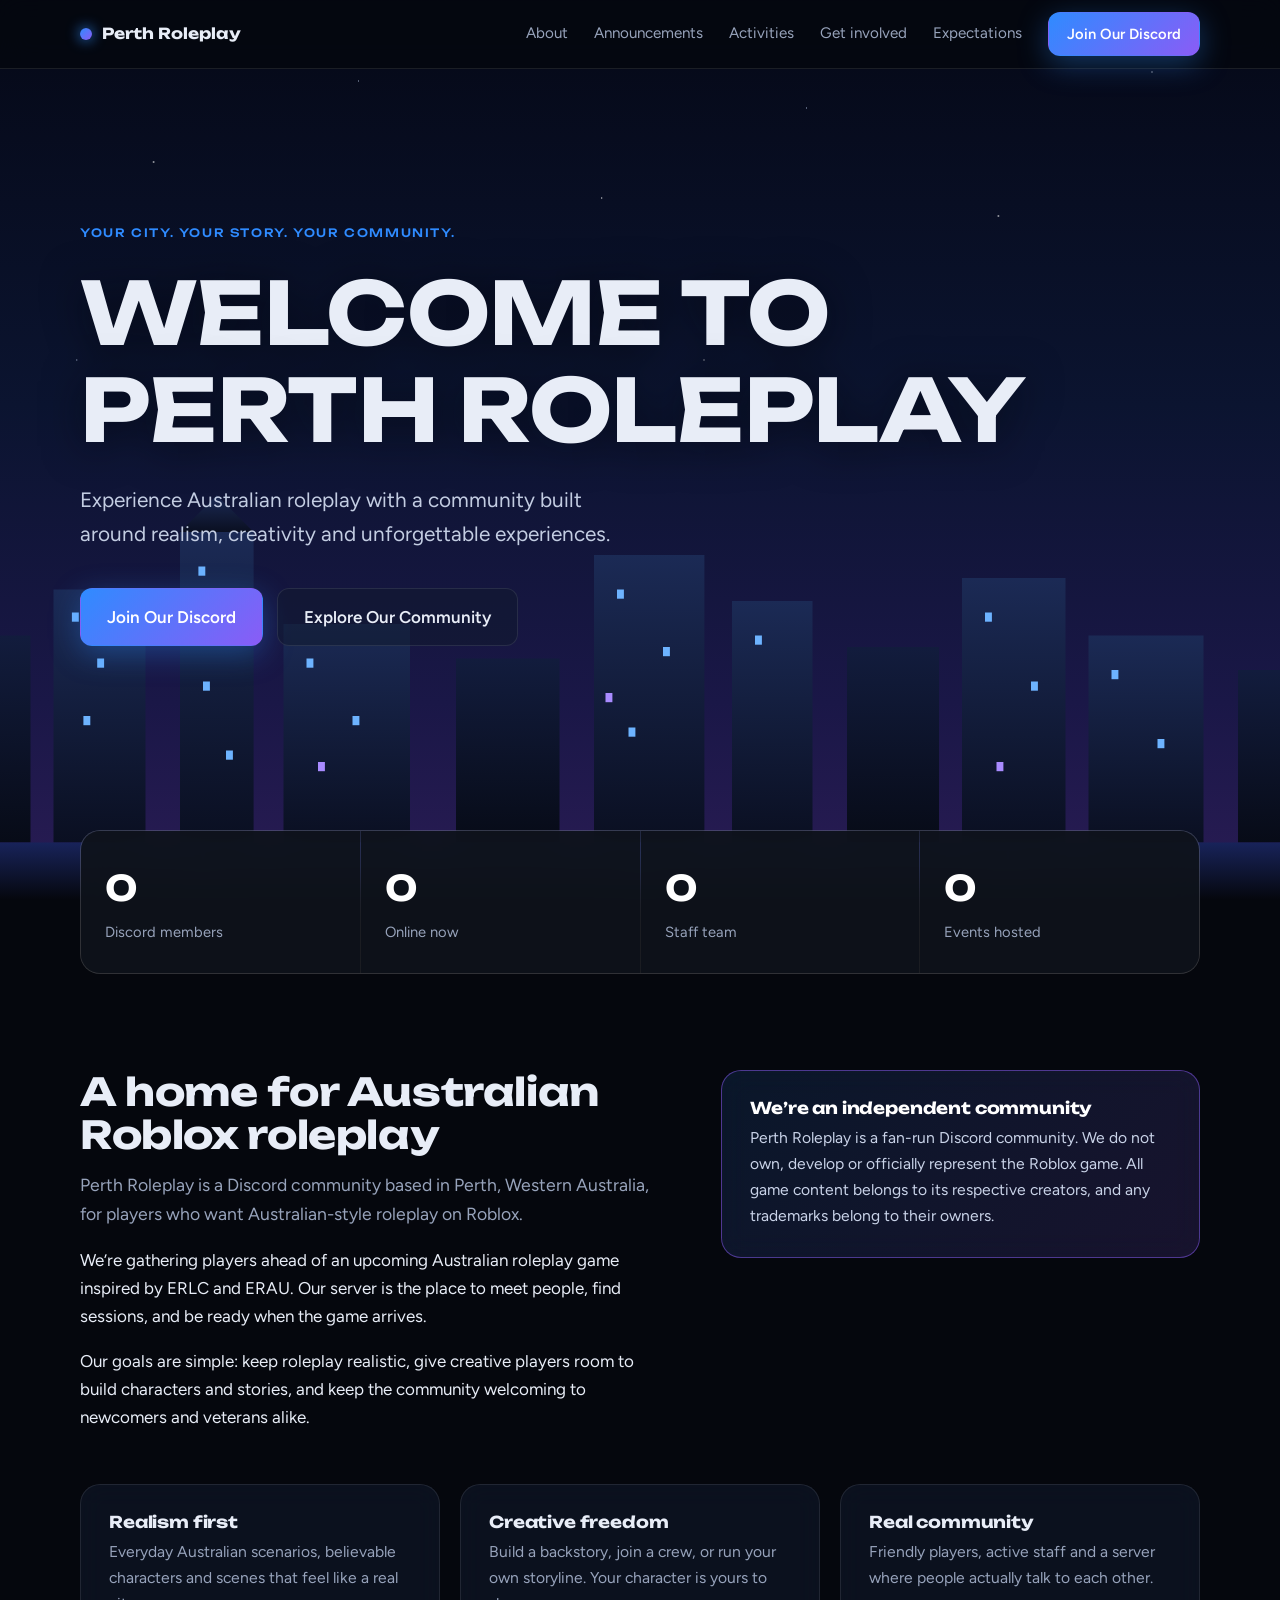
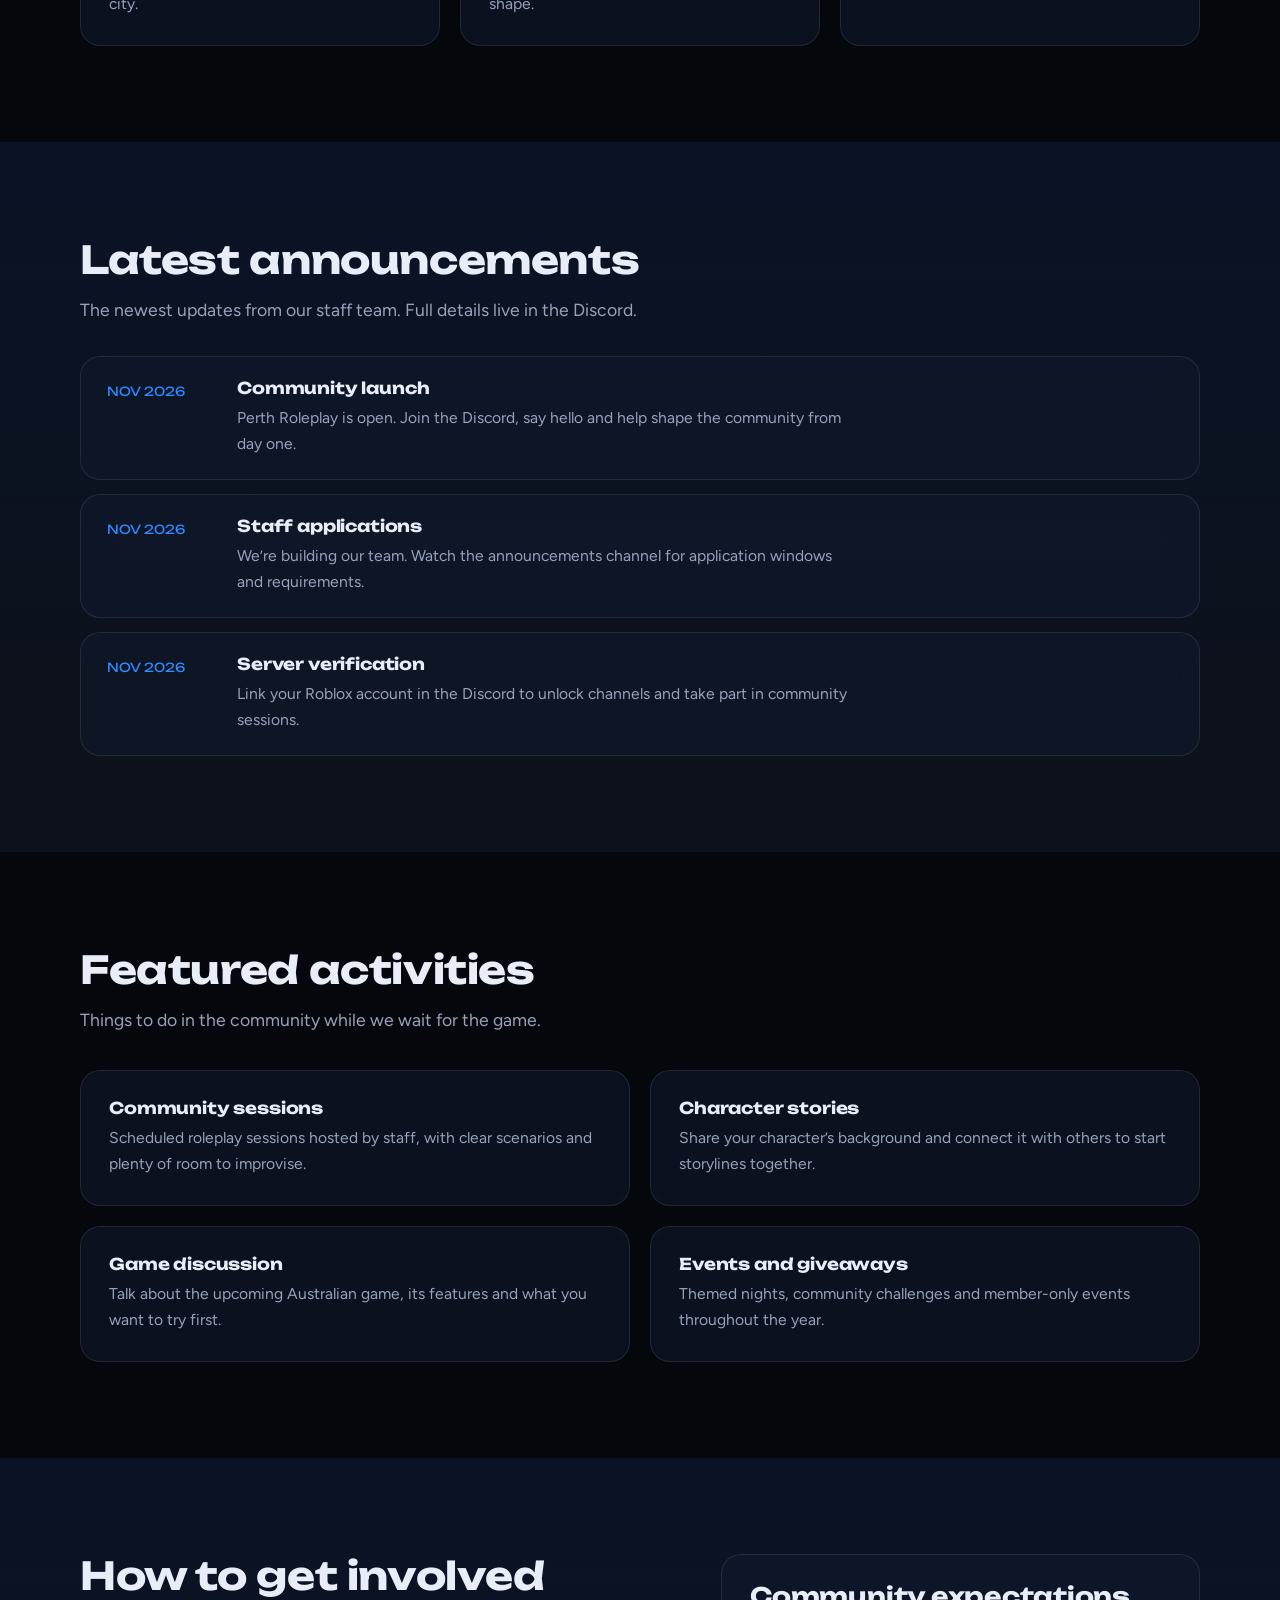
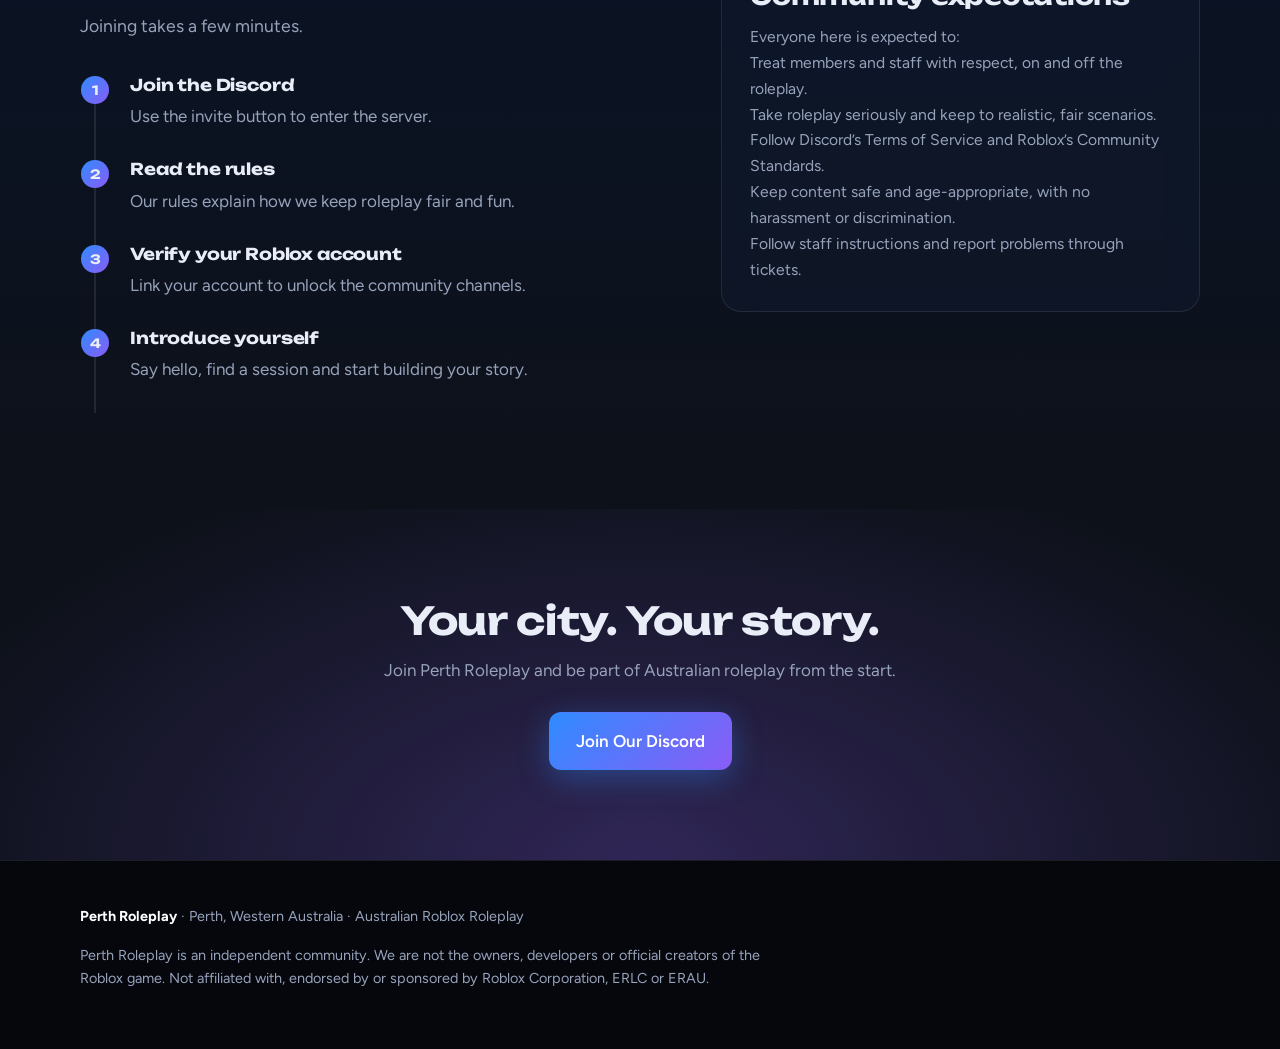
==== index.html @ 0793b6f1 "Initial Perth Roleplay website" ====
<!DOCTYPE html>
<html lang="en-AU">
<head>
<meta charset="utf-8">
<meta name="viewport" content="width=device-width, initial-scale=1, viewport-fit=cover">
<title>Perth Roleplay | Australian Roblox Roleplay Community</title>
<meta name="description" content="Perth Roleplay is an independent Australian Roblox roleplay community on Discord.">
<link rel="preconnect" href="https://fonts.googleapis.com">
<link rel="stylesheet" href="https://fonts.googleapis.com/css2?family=Unbounded:wght@500;700&family=Figtree:wght@400;500;600&display=swap">
<link rel="stylesheet" href="style.css">
</head>
<body>
<nav>
  <div class="wrap">
    <a class="brand" href="#top"><i></i>Perth Roleplay</a>
    <button class="menu" id="menu" aria-expanded="false" aria-controls="links">Menu</button>
    <div class="links" id="links">
      <a href="#about">About</a><a href="#news">Announcements</a><a href="#activities">Activities</a><a href="#join">Get involved</a><a href="#expect">Expectations</a>
      <a class="btn primary sm" href="#" data-discord>Join Our Discord</a>
    </div>
  </div>
</nav>

<header class="hero" id="top">
  <div class="stars"></div>
  <svg class="sky" viewBox="0 0 1440 360" preserveAspectRatio="xMidYMax slice" aria-hidden="true">
    <defs>
      <linearGradient id="b1" x1="0" y1="0" x2="0" y2="1"><stop offset="0" stop-color="#1b2a55"/><stop offset="1" stop-color="#0a0f21"/></linearGradient>
      <linearGradient id="b2" x1="0" y1="0" x2="0" y2="1"><stop offset="0" stop-color="#121c3d"/><stop offset="1" stop-color="#070b17"/></linearGradient>
      <linearGradient id="riv" x1="0" y1="0" x2="0" y2="1"><stop offset="0" stop-color="#18235a"/><stop offset="1" stop-color="#05070d"/></linearGradient>
    </defs>
    <g fill="url(#b2)">
      <rect x="40" y="170" width="70" height="140"/><rect x="130" y="130" width="60" height="180"/><rect x="560" y="150" width="90" height="160"/><rect x="900" y="140" width="80" height="170"/><rect x="1240" y="160" width="100" height="150"/><rect x="1360" y="120" width="70" height="190"/>
    </g>
    <g fill="url(#b1)">
      <rect x="210" y="90" width="80" height="220"/>
      <rect x="320" y="40" width="64" height="270"/><polygon points="320,40 352,8 384,40"/>
      <rect x="410" y="120" width="110" height="190"/>
      <rect x="680" y="60" width="96" height="250"/>
      <rect x="800" y="100" width="70" height="210"/>
      <rect x="1000" y="80" width="90" height="230"/>
      <rect x="1110" y="130" width="100" height="180"/>
    </g>
    <g fill="#6db3ff">
      <rect class="win" x="226" y="110" width="6" height="8"/><rect class="win" x="248" y="150" width="6" height="8"/><rect class="win" x="236" y="200" width="6" height="8"/>
      <rect class="win" x="336" y="70" width="6" height="8"/><rect class="win" x="358" y="110" width="6" height="8"/><rect class="win" x="340" y="170" width="6" height="8"/><rect class="win" x="360" y="230" width="6" height="8"/>
      <rect class="win" x="430" y="150" width="6" height="8"/><rect class="win" x="470" y="200" width="6" height="8"/>
      <rect class="win" x="700" y="90" width="6" height="8"/><rect class="win" x="740" y="140" width="6" height="8"/><rect class="win" x="710" y="210" width="6" height="8"/>
      <rect class="win" x="820" y="130" width="6" height="8"/><rect class="win" x="1020" y="110" width="6" height="8"/><rect class="win" x="1060" y="170" width="6" height="8"/><rect class="win" x="1130" y="160" width="6" height="8"/><rect class="win" x="1170" y="220" width="6" height="8"/>
    </g>
    <g fill="#a98bff"><rect class="win" x="690" y="180" width="6" height="8"/><rect class="win" x="1030" y="240" width="6" height="8"/><rect class="win" x="440" y="240" width="6" height="8"/></g>
    <rect y="310" width="1440" height="50" fill="url(#riv)"/>
    <g stroke="#2f8bff" stroke-opacity=".35" stroke-width="2"><line x1="340" y1="318" x2="340" y2="340"/><line x1="720" y1="318" x2="720" y2="346"/><line x1="1040" y1="318" x2="1040" y2="338"/></g>
  </svg>
  <div class="wrap">
    <p class="tag rise">YOUR CITY. YOUR STORY. YOUR COMMUNITY.</p>
    <h1 class="rise">WELCOME TO PERTH ROLEPLAY</h1>
    <p class="sub rise">Experience Australian roleplay with a community built around realism, creativity and unforgettable experiences.</p>
    <div class="cta rise">
      <a class="btn primary" href="#" data-discord>Join Our Discord</a>
      <a class="btn ghost" href="#about">Explore Our Community</a>
    </div>
  </div>
</header>

<div class="stats">
  <div class="wrap">
    <div class="statgrid">
      <div class="stat"><b data-count="0" data-key="members">0</b><span>Discord members</span></div>
      <div class="stat"><b data-count="0" data-key="online">0</b><span>Online now</span></div>
      <div class="stat"><b data-count="0" data-key="staff">0</b><span>Staff team</span></div>
      <div class="stat"><b data-count="0" data-key="events">0</b><span>Events hosted</span></div>
    </div>
  </div>
</div>

<section id="about">
  <div class="wrap split">
    <div>
      <h2>A home for Australian Roblox roleplay</h2>
      <p class="lede">Perth Roleplay is a Discord community based in Perth, Western Australia, for players who want Australian-style roleplay on Roblox.</p>
      <p>We’re gathering players ahead of an upcoming Australian roleplay game inspired by ERLC and ERAU. Our server is the place to meet people, find sessions, and be ready when the game arrives.</p>
      <p>Our goals are simple: keep roleplay realistic, give creative players room to build characters and stories, and keep the community welcoming to newcomers and veterans alike.</p>
    </div>
    <div class="glass notice">
      <h3>We’re an independent community</h3>
      <p>Perth Roleplay is a fan-run Discord community. We do not own, develop or officially represent the Roblox game. All game content belongs to its respective creators, and any trademarks belong to their owners.</p>
    </div>
  </div>
  <div class="wrap">
    <div class="grid3">
      <div class="glass"><h3>Realism first</h3><p>Everyday Australian scenarios, believable characters and scenes that feel like a real city.</p></div>
      <div class="glass"><h3>Creative freedom</h3><p>Build a backstory, join a crew, or run your own storyline. Your character is yours to shape.</p></div>
      <div class="glass"><h3>Real community</h3><p>Friendly players, active staff and a server where people actually talk to each other.</p></div>
    </div>
  </div>
</section>

<section class="alt" id="news">
  <div class="wrap">
    <h2>Latest announcements</h2>
    <p class="lede">The newest updates from our staff team. Full details live in the Discord.</p>
    <div class="news">
      <article class="glass item"><time datetime="2026-11">NOV 2026</time><div><h3>Community launch</h3><p>Perth Roleplay is open. Join the Discord, say hello and help shape the community from day one.</p></div></article>
      <article class="glass item"><time datetime="2026-11">NOV 2026</time><div><h3>Staff applications</h3><p>We’re building our team. Watch the announcements channel for application windows and requirements.</p></div></article>
      <article class="glass item"><time datetime="2026-11">NOV 2026</time><div><h3>Server verification</h3><p>Link your Roblox account in the Discord to unlock channels and take part in community sessions.</p></div></article>
    </div>
  </div>
</section>

<section id="activities">
  <div class="wrap">
    <h2>Featured activities</h2>
    <p class="lede">Things to do in the community while we wait for the game.</p>
    <div class="grid2">
      <div class="glass"><h3>Community sessions</h3><p>Scheduled roleplay sessions hosted by staff, with clear scenarios and plenty of room to improvise.</p></div>
      <div class="glass"><h3>Character stories</h3><p>Share your character’s background and connect it with others to start storylines together.</p></div>
      <div class="glass"><h3>Game discussion</h3><p>Talk about the upcoming Australian game, its features and what you want to try first.</p></div>
      <div class="glass"><h3>Events and giveaways</h3><p>Themed nights, community challenges and member-only events throughout the year.</p></div>
    </div>
  </div>
</section>

<section class="alt" id="join">
  <div class="wrap split">
    <div>
      <h2>How to get involved</h2>
      <p class="lede">Joining takes a few minutes.</p>
      <ol class="steps">
        <li><h3>Join the Discord</h3><p>Use the invite button to enter the server.</p></li>
        <li><h3>Read the rules</h3><p>Our rules explain how we keep roleplay fair and fun.</p></li>
        <li><h3>Verify your Roblox account</h3><p>Link your account to unlock the community channels.</p></li>
        <li><h3>Introduce yourself</h3><p>Say hello, find a session and start building your story.</p></li>
      </ol>
    </div>
    <div class="glass" id="expect">
      <h2 style="font-size:1.5rem">Community expectations</h2>
      <p>Everyone here is expected to:</p>
      <p>Treat members and staff with respect, on and off the roleplay.</p>
      <p>Take roleplay seriously and keep to realistic, fair scenarios.</p>
      <p>Follow Discord’s Terms of Service and Roblox’s Community Standards.</p>
      <p>Keep content safe and age-appropriate, with no harassment or discrimination.</p>
      <p>Follow staff instructions and report problems through tickets.</p>
    </div>
  </div>
</section>

<div class="cta-band">
  <div class="wrap">
    <h2>Your city. Your story.</h2>
    <p>Join Perth Roleplay and be part of Australian roleplay from the start.</p>
    <div class="cta"><a class="btn primary" href="#" data-discord>Join Our Discord</a></div>
  </div>
</div>

<footer>
  <div class="wrap">
    <p><strong style="color:#fff">Perth Roleplay</strong> · Perth, Western Australia · Australian Roblox Roleplay</p>
    <p>Perth Roleplay is an independent community. We are not the owners, developers or official creators of the Roblox game. Not affiliated with, endorsed by or sponsored by Roblox Corporation, ERLC or ERAU.</p>
  </div>
</footer>

<script src="script.js"></script>
</body>
</html>
---- style.css ----
:root{
  --ink:#05070d; --char:#0d1119; --navy:#0a1326; --navy2:#101b35;
  --blue:#2f8bff; --purple:#8a5cf6; --text:#e8edf7; --muted:#97a3bb;
  --line:rgba(255,255,255,.09); --glass:rgba(18,26,46,.55);
  --display:'Unbounded','Arial Black',Impact,sans-serif;
  --body:'Figtree','Segoe UI',system-ui,sans-serif;
  color-scheme:dark; box-sizing:border-box;
  padding-top:env(safe-area-inset-top,0px); padding-bottom:env(safe-area-inset-bottom,0px);
}
*,*::before,*::after{box-sizing:inherit}
html{scroll-behavior:smooth;scroll-padding-top:84px;background:var(--ink)}
body{margin:0;background:var(--ink);color:var(--text);font:400 1.0625rem/1.65 var(--body);overflow-x:hidden}
a{color:inherit;text-decoration:none}
:focus-visible{outline:2px solid var(--blue);outline-offset:3px;border-radius:6px}
.wrap{width:min(1120px,100% - 40px);margin-inline:auto}
h1,h2,h3{font-family:var(--display);font-weight:700;line-height:1.12;margin:0;letter-spacing:-.01em}
h2{font-size:clamp(1.6rem,3.6vw,2.4rem);margin-bottom:14px;max-width:20ch}
h3{font-size:1.02rem;margin-bottom:8px}
p{margin:0 0 1em;max-width:62ch}
section{padding:96px 0}
.lede{color:var(--muted);font-size:1.1rem}

/* nav */
nav{position:fixed;inset:0 0 auto;z-index:20;padding-top:env(safe-area-inset-top,0px);background:rgba(5,7,13,.72);backdrop-filter:blur(14px);-webkit-backdrop-filter:blur(14px);border-bottom:1px solid var(--line)}
nav .wrap{display:flex;align-items:center;justify-content:space-between;height:68px}
.brand{font-family:var(--display);font-weight:700;font-size:.95rem;display:flex;align-items:center;gap:10px}
.brand i{width:12px;height:12px;border-radius:50%;background:linear-gradient(135deg,var(--blue),var(--purple));box-shadow:0 0 14px var(--blue)}
.links{display:flex;gap:26px;align-items:center;font-size:.95rem;color:var(--muted)}
.links a:hover{color:#fff}
.btn{display:inline-flex;align-items:center;justify-content:center;padding:14px 26px;border-radius:12px;font-weight:600;border:1px solid var(--line);transition:transform .2s,box-shadow .2s,background .2s}
.btn.primary{background:linear-gradient(135deg,var(--blue),var(--purple));color:#fff;border-color:transparent;box-shadow:0 8px 30px rgba(47,139,255,.35)}
.btn.primary:hover{transform:translateY(-2px);box-shadow:0 12px 38px rgba(138,92,246,.45)}
.btn.ghost{background:var(--glass);backdrop-filter:blur(10px);-webkit-backdrop-filter:blur(10px)}
.btn.ghost:hover{border-color:var(--blue)}
.btn.sm{padding:9px 18px;font-size:.92rem;color:#fff}
.menu{display:none;background:none;border:1px solid var(--line);color:var(--text);border-radius:10px;padding:8px 12px;font:inherit}

/* hero */
.hero{position:relative;min-height:100vh;min-height:100svh;display:flex;align-items:center;padding:120px 0 150px;overflow:hidden;background:linear-gradient(180deg,#050816 0%,#0b1430 45%,#1a1747 78%,#2a1c55 100%)}
.stars{position:absolute;inset:0;background-image:radial-gradient(1.4px 1.4px at 12% 18%,#fff,transparent),radial-gradient(1px 1px at 28% 9%,#cfe0ff,transparent),radial-gradient(1.2px 1.2px at 47% 22%,#fff,transparent),radial-gradient(1px 1px at 63% 12%,#cfe0ff,transparent),radial-gradient(1.4px 1.4px at 78% 24%,#fff,transparent),radial-gradient(1px 1px at 90% 8%,#fff,transparent),radial-gradient(1px 1px at 6% 40%,#cfe0ff,transparent),radial-gradient(1px 1px at 55% 40%,#fff,transparent);opacity:.8}
.sky{position:absolute;inset:auto 0 0 0;width:100%;height:46%;min-height:260px}
.hero .wrap{position:relative;z-index:2}
.tag{font-family:var(--display);font-size:.72rem;font-weight:500;letter-spacing:.14em;color:var(--blue);margin-bottom:22px}
.hero h1{font-size:clamp(2.3rem,7.2vw,5.4rem);max-width:12ch;text-shadow:0 4px 40px rgba(5,7,13,.6)}
.hero .sub{font-size:clamp(1.05rem,2vw,1.3rem);color:#c3cde2;max-width:44ch;margin:24px 0 36px}
.cta{display:flex;flex-wrap:wrap;gap:14px}
.rise{opacity:0;transform:translateY(22px);animation:rise .9s cubic-bezier(.2,.7,.2,1) forwards}
.rise:nth-child(2){animation-delay:.12s}.rise:nth-child(3){animation-delay:.26s}.rise:nth-child(4){animation-delay:.4s}
@keyframes rise{to{opacity:1;transform:none}}
.win{animation:tw 5s ease-in-out infinite}.win:nth-child(3n){animation-delay:1.3s}.win:nth-child(4n){animation-delay:2.6s}
@keyframes tw{50%{opacity:.35}}

/* stats */
.stats{margin-top:-70px;position:relative;z-index:3;padding:0}
.statgrid{display:grid;grid-template-columns:repeat(4,1fr);gap:1px;background:var(--line);border:1px solid var(--line);border-radius:20px;overflow:hidden;backdrop-filter:blur(16px);-webkit-backdrop-filter:blur(16px)}
.stat{background:rgba(13,17,25,.9);padding:28px 24px}
.stat b{display:block;font-family:var(--display);font-size:clamp(1.5rem,3vw,2.2rem);color:#fff}
.stat span{color:var(--muted);font-size:.92rem}

/* layout blocks */
.split{display:grid;grid-template-columns:1.1fr .9fr;gap:56px;align-items:start}
.glass{background:var(--glass);border:1px solid var(--line);border-radius:20px;padding:28px;backdrop-filter:blur(14px);-webkit-backdrop-filter:blur(14px)}
.grid3{display:grid;grid-template-columns:repeat(3,1fr);gap:20px;margin-top:36px}
.grid2{display:grid;grid-template-columns:repeat(2,1fr);gap:20px;margin-top:36px}
.glass p{color:var(--muted);margin:0;font-size:.98rem}
.alt{background:linear-gradient(180deg,var(--navy),var(--char))}
.notice{border-color:rgba(138,92,246,.5);background:linear-gradient(135deg,rgba(47,139,255,.12),rgba(138,92,246,.14))}
.notice h3{color:#fff}
.notice p{color:#c9d3e8}

/* announcements */
.news{display:grid;gap:14px;margin-top:32px}
.item{display:grid;grid-template-columns:110px 1fr;gap:20px;padding:22px 26px}
.item time{font-family:var(--display);font-size:.78rem;color:var(--blue);padding-top:3px}

/* steps */
.steps{list-style:none;margin:36px 0 0;padding:0;display:grid;gap:0;counter-reset:s;border-left:2px solid var(--line);margin-left:14px}
.steps li{position:relative;padding:0 0 30px 34px;counter-increment:s}
.steps li::before{content:counter(s);position:absolute;left:-15px;top:0;width:28px;height:28px;border-radius:50%;background:linear-gradient(135deg,var(--blue),var(--purple));font:700 .8rem var(--display);display:grid;place-items:center}
.steps li p{color:var(--muted);margin:0}

.cta-band{text-align:center;padding:90px 0;background:radial-gradient(60% 120% at 50% 100%,rgba(138,92,246,.28),transparent),var(--char)}
.cta-band h2{margin-inline:auto}.cta-band p{margin-inline:auto;color:var(--muted)}
.cta-band .cta{justify-content:center;margin-top:28px}
footer{padding:44px 0;border-top:1px solid var(--line);color:var(--muted);font-size:.9rem}
footer p{max-width:80ch}

@media (max-width:860px){
  section{padding:70px 0}
  .split,.grid3,.grid2{grid-template-columns:1fr}
  .statgrid{grid-template-columns:repeat(2,1fr)}
  .links{position:absolute;top:100%;left:0;right:0;flex-direction:column;align-items:flex-start;padding:20px;gap:18px;background:rgba(5,7,13,.96);border-bottom:1px solid var(--line);display:none}
  .links.open{display:flex}
  .menu{display:block}
  .item{grid-template-columns:1fr;gap:4px}
}
@media (prefers-reduced-motion:reduce){
  html{scroll-behavior:auto}.rise{animation:none;opacity:1;transform:none}.win{animation:none}.btn{transition:none}
}
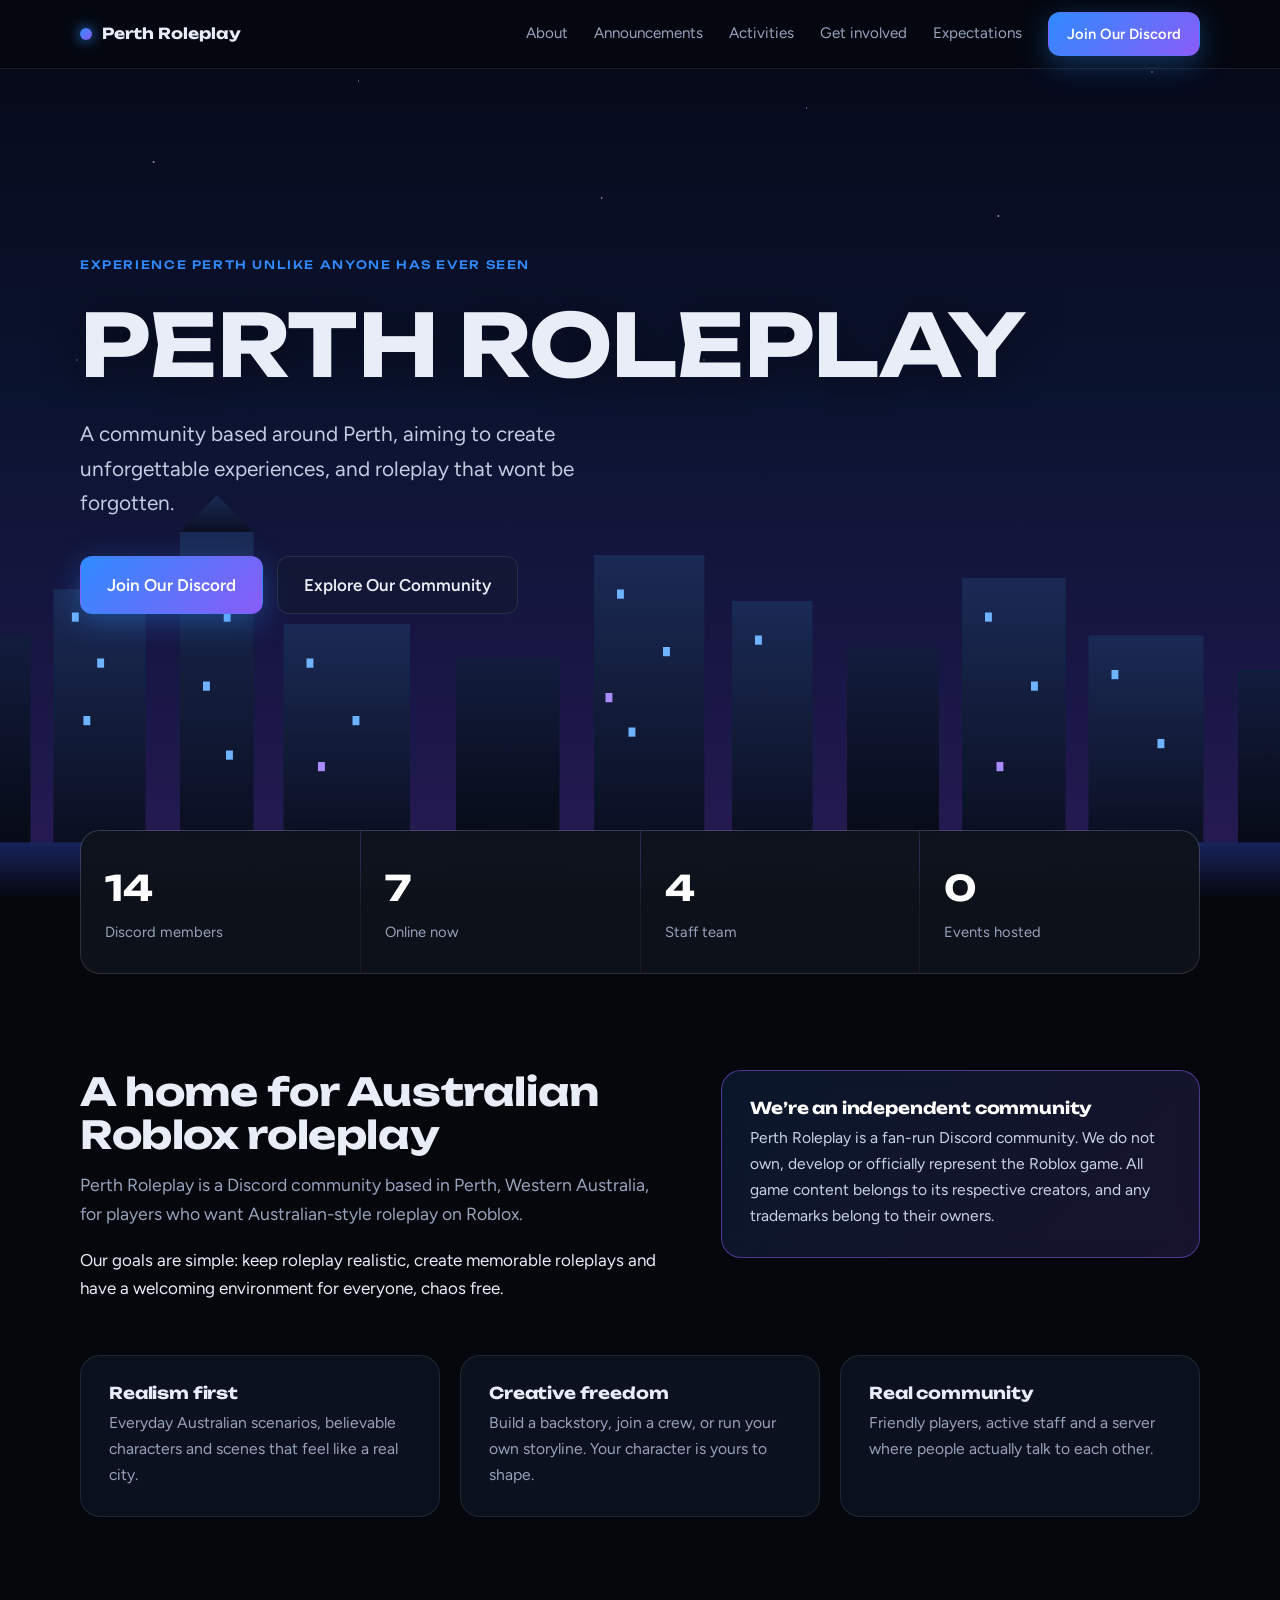
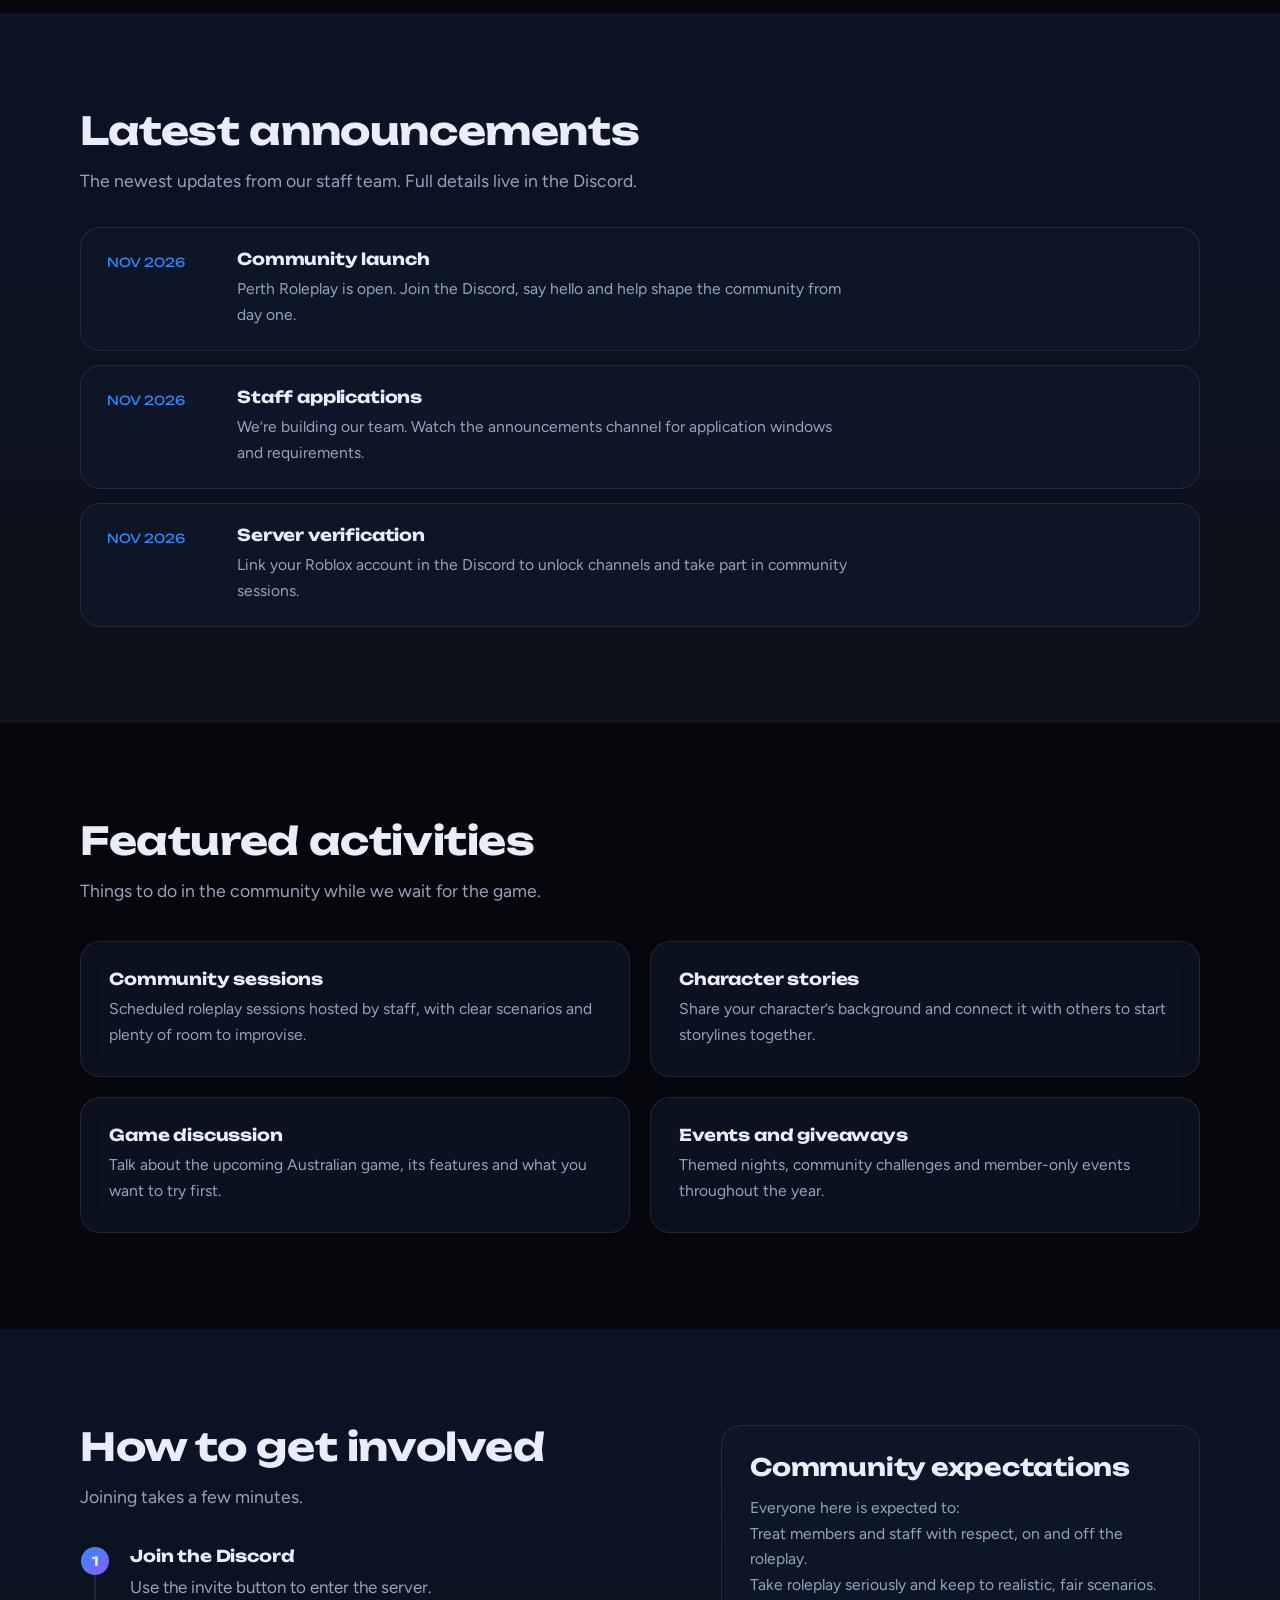
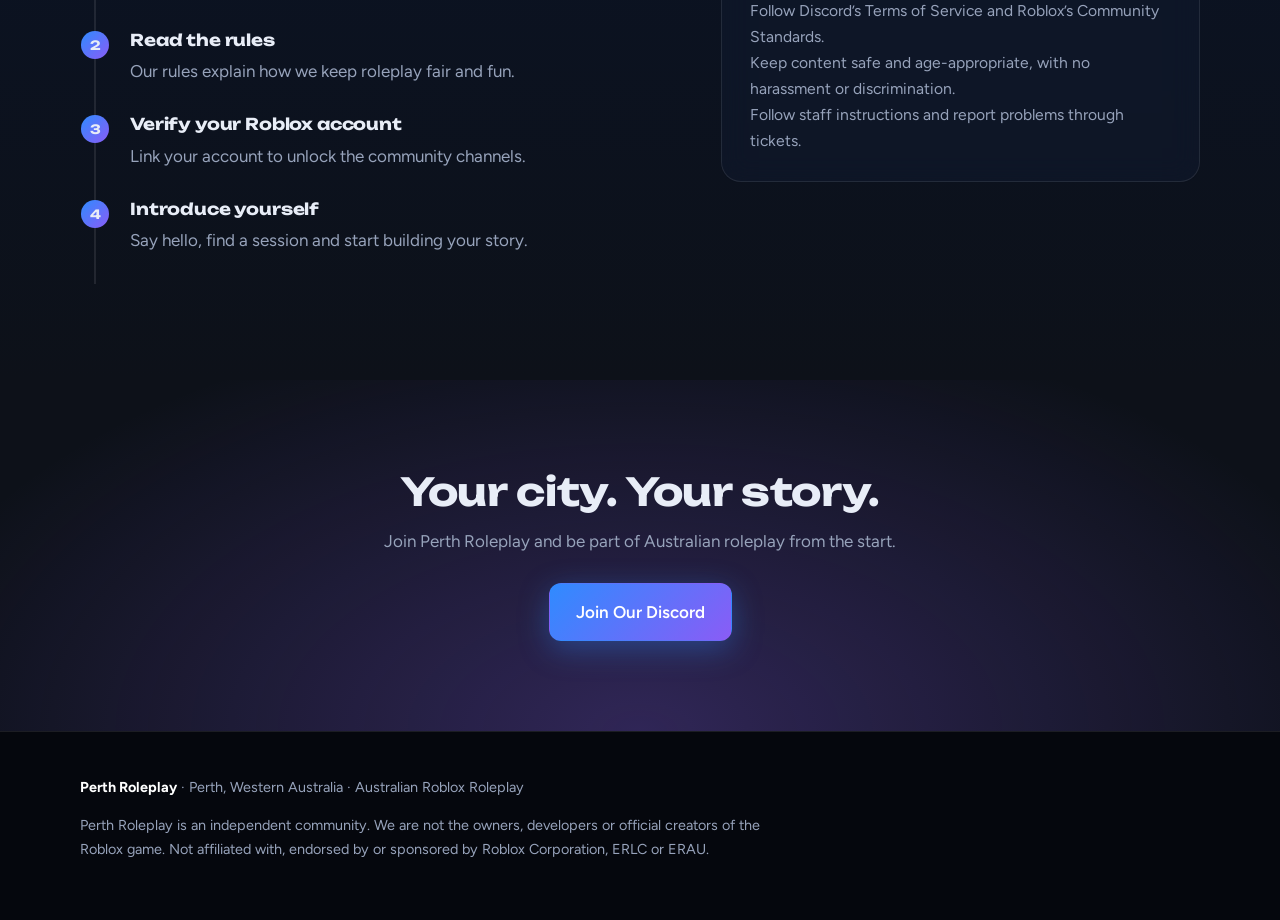
==== commit 3c605e58: "Changes" ====
--- a/index.html
+++ b/index.html
@@ -53,9 +53,9 @@
     <g stroke="#2f8bff" stroke-opacity=".35" stroke-width="2"><line x1="340" y1="318" x2="340" y2="340"/><line x1="720" y1="318" x2="720" y2="346"/><line x1="1040" y1="318" x2="1040" y2="338"/></g>
   </svg>
   <div class="wrap">
-    <p class="tag rise">YOUR CITY. YOUR STORY. YOUR COMMUNITY.</p>
-    <h1 class="rise">WELCOME TO PERTH ROLEPLAY</h1>
-    <p class="sub rise">Experience Australian roleplay with a community built around realism, creativity and unforgettable experiences.</p>
+    <p class="tag rise">EXPERIENCE PERTH UNLIKE ANYONE HAS EVER SEEN</p>
+    <h1 class="rise">PERTH ROLEPLAY</h1>
+    <p class="sub rise">A community based around Perth, aiming to create unforgettable experiences, and roleplay that wont be forgotten.</p>
     <div class="cta rise">
       <a class="btn primary" href="#" data-discord>Join Our Discord</a>
       <a class="btn ghost" href="#about">Explore Our Community</a>
@@ -79,8 +79,7 @@
     <div>
       <h2>A home for Australian Roblox roleplay</h2>
       <p class="lede">Perth Roleplay is a Discord community based in Perth, Western Australia, for players who want Australian-style roleplay on Roblox.</p>
-      <p>We’re gathering players ahead of an upcoming Australian roleplay game inspired by ERLC and ERAU. Our server is the place to meet people, find sessions, and be ready when the game arrives.</p>
-      <p>Our goals are simple: keep roleplay realistic, give creative players room to build characters and stories, and keep the community welcoming to newcomers and veterans alike.</p>
+      <p>Our goals are simple: keep roleplay realistic, create memorable roleplays and have a welcoming environment for everyone, chaos free.</p>
     </div>
     <div class="glass notice">
       <h3>We’re an independent community</h3>
